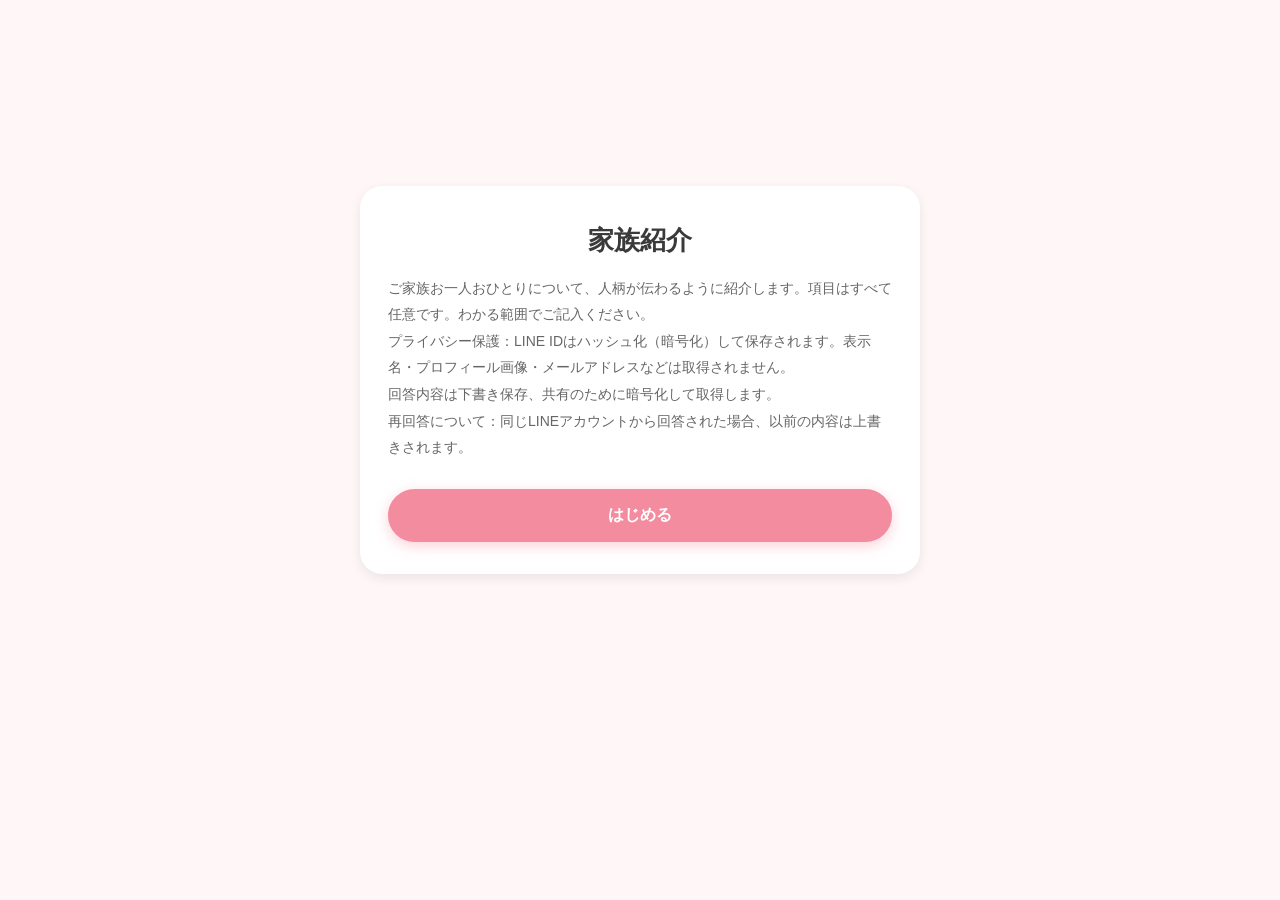
==== index.html @ f92e6853 "Add files via upload" ====
<!DOCTYPE html>
<html lang="ja">
<head>
<meta charset="UTF-8"/>
<meta name="viewport" content="width=device-width, initial-scale=1.0, viewport-fit=cover"/>
<meta name="theme-color" content="#f48ca0"/>
<title>家族紹介</title>
<link rel="stylesheet" href="style.css"/>
<script src="https://static.line-scdn.net/liff/edge/2/sdk.js"></script>
</head>
<body>

<!-- 公開ビュー（共有リンクで開いたとき） -->
<div id="publicView" class="public-view container"></div>

<!-- アプリ本体 -->
<div id="app" class="app-shell container">

  <!-- トップ画面 -->
  <section id="screen-top" class="screen screen-top">
    <div class="top-card">
      <h1 class="top-title">家族紹介</h1>
      <p class="top-desc">
        ご家族お一人おひとりについて、人柄が伝わるように紹介します。項目はすべて任意です。わかる範囲でご記入ください。<br>
        プライバシー保護：LINE IDはハッシュ化（暗号化）して保存されます。表示名・プロフィール画像・メールアドレスなどは取得されません。<br>
        回答内容は下書き保存、共有のために暗号化して取得します。<br>
        再回答について：同じLINEアカウントから回答された場合、以前の内容は上書きされます。
      </p>
      <button id="startBtn" class="btn-primary" type="button">はじめる</button>
      <button id="resumeBtn" class="btn-ghost hidden" type="button">続きから作成する</button>
    </div>
  </section>

  <!-- メイン画面 -->
  <section id="screen-main" class="screen screen-main hidden">

    <header class="app-bar">
      <span class="app-bar-title" id="appBarTitle">家族紹介</span>
      <span id="saveStatus" class="save-status">
        <svg viewBox="0 0 24 24" class="save-status-icon"><path d="M7 18a4 4 0 0 1-.6-7.96A5 5 0 0 1 16 9.5a3.5 3.5 0 0 1 .5 6.98" fill="none" stroke="currentColor" stroke-width="1.6" stroke-linecap="round" stroke-linejoin="round"/></svg>
        下書き保存中
      </span>
    </header>

    <div class="profile-card">
      <p class="profile-card-label">家族紹介について</p>
      <p class="field-hint family-intro-desc">
        ご家族お一人おひとりについて、人柄が伝わるように紹介します。項目はすべて任意です。わかる範囲でご記入ください。
      </p>
    </div>

    <!-- 入力／プレビュー 切替 -->
    <div class="sub-switcher">
      <button class="sub-switch-btn active" data-tab="input" type="button">入力</button>
      <button class="sub-switch-btn" data-tab="preview" type="button">プレビュー</button>
    </div>

    <!-- 入力タブ -->
    <div id="tab-input" class="tab-panel">
      <p class="drag-hint">カード左上の「▲▼」ボタンで、並び順を入れ替えられます。</p>
      <div id="familyList" class="card-list"></div>
      <button id="addFamilyBtn" class="btn-add" type="button">＋ 家族を追加</button>
    </div>

    <!-- プレビュータブ -->
    <div id="tab-preview" class="tab-panel hidden">
      <button id="sendBtn" class="btn-primary btn-block" type="button">送信する</button>
      <button id="backToInputBtn" class="btn-ghost btn-block" type="button">入力に戻って編集する</button>
      <div id="familyPreview"></div>
    </div>

    <div class="settings-panel family-settings">
      <p class="settings-row-label">下書きについて</p>
      <p class="settings-row-desc">入力・カード追加・カード削除・並び替えのたびに、この端末へ自動的に保存されます。</p>
      <button id="resetFamilyBtn" class="btn-danger" type="button">入力内容をすべて削除する</button>
    </div>

  </section>

</div>

<!-- 共有モーダル -->
<div id="shareModal" class="modal hidden">
  <div class="modal-content">
    <h3>共有</h3>
    <input id="shareName" placeholder="お名前を入力してください（任意）">
    <button id="shareBtn">共有する</button>
  </div>
</div>

<!-- 家族カードテンプレート -->
<template id="familyCardTemplate">
  <div class="life-card family-card">
    <div class="life-card-header">
      <div class="move-buttons">
        <button class="move-up" type="button" aria-label="上に移動">▲</button>
        <button class="move-down" type="button" aria-label="下に移動">▼</button>
      </div>
      <select class="card-category family-relation"></select>
      <button class="delete-card" type="button" aria-label="カードを削除">×</button>
    </div>
    <div class="card-body">

      <div class="field other-relation-field hidden">
        <label>続柄を入力</label>
        <input type="text" class="family-relationName" >
      </div>

      <div class="two-col">
        <div class="field">
          <label>生年月日</label>
          <input type="date" class="family-birthdate">
        </div>
        <div class="field">
          <label>年齢</label>
          <div class="unit-input"><input type="number" inputmode="numeric" class="family-age" placeholder="55"><span>歳</span></div>
        </div>
      </div>

      <div class="field">
        <label>出身</label>
        <input type="text" class="family-hometown" placeholder="神奈川県横浜市">
      </div>

      <div class="two-col">
        <div class="field">
          <label>最終学歴</label>
          <select class="family-education"></select>
        </div>
        <div class="field">
          <label>学校名（学部・専攻）</label>
          <input type="text" class="family-schoolName" placeholder="○○大学 △△学部□□学科">
        </div>
      </div>

      <div class="field">
        <label>現職</label>
        <input type="text" class="family-currentJob" placeholder="会社員（営業職）、主婦（主夫）など">
      </div>

      <div class="field">
        <label>職歴</label>
        <textarea class="family-jobHistory" placeholder="これまでの主な経歴（転職・転勤・独立など）"></textarea>
      </div>

      <div class="field">
        <label>性格</label>
        <textarea class="family-personality" placeholder="明るく面倒見が良い、几帳面　など"></textarea>
      </div>

      <div class="field">
        <label>趣味</label>
        <textarea class="family-hobby" placeholder="ゴルフ、家庭菜園、旅行　など"></textarea>
      </div>

      <div class="field">
        <label>好きな食べ物</label>
        <input type="text" class="family-favoriteFood" placeholder="寿司、カレー　など">
      </div>

      <div class="field">
        <label>話すタイプ</label>
        <select class="family-talkType"></select>
      </div>

    </div>
  </div>
</template>

<script src="app.js"></script>
</body>
</html>
---- style.css ----
/* ============================================================
   トークン
   ============================================================ */
:root{
  --pink-bg:      #fff6f7;
  --pink-primary: #f48ca0;
  --pink-deep:    #d96c7d;
  --pink-border:  #f0c5cc;
  --pink-soft:    #fff0f2;
  --ink:          #444444;
  --ink-soft:     #888888;
  --white:        #ffffff;
  --shadow-card:  0 4px 12px rgba(0,0,0,.08);
  --shadow-float: 0 8px 22px rgba(0,0,0,.14);
  --radius-lg: 22px;
  --radius-md: 16px;
  --radius-sm: 12px;
  --radius-pill: 50px;
}

*{ box-sizing:border-box; }
body{
  margin:0; padding:20px 14px 0;
  background:var(--pink-bg);
  font-family:-apple-system,BlinkMacSystemFont,"Hiragino Sans","Yu Gothic",sans-serif;
  color:var(--ink); -webkit-tap-highlight-color:transparent;
}
.container{ max-width:560px; margin:0 auto; }
.hidden{ display:none !important; }
:focus-visible{ outline:2px solid var(--pink-deep); outline-offset:2px; }
@media(prefers-reduced-motion:reduce){ *{ transition:none !important; animation:none !important; } }

label{ display:block; margin-bottom:6px; font-size:13px; font-weight:600; color:#555; }

input[type="text"],input[type="number"],input[type="date"],input[type="time"],textarea,select{
  width:100%; padding:12px 14px; border:1px solid var(--pink-border);
  border-radius:var(--radius-sm); background:var(--white);
  font-size:15px; font-family:inherit; color:var(--ink);
}
textarea{ min-height:72px; resize:vertical; line-height:1.6; }
.field{ margin-bottom:14px; }
.field-hint{ margin:6px 0 14px; font-size:11px; line-height:1.6; color:var(--ink-soft); }

/* ============================================================
   トップ画面（LINEログインゲート）
   ============================================================ */
.screen-top{ min-height:80vh; display:flex; align-items:center; }
.top-card{
  width:100%; background:var(--white); border-radius:var(--radius-lg);
  box-shadow:var(--shadow-card); padding:36px 28px 32px; text-align:center;
}
.top-title{ margin:0 0 16px; font-size:26px; font-weight:800; line-height:1.4; color:#3a3a3a; }
.top-desc{ margin:0 0 28px; font-size:14px; line-height:1.9; color:#666; text-align:left; }
.btn-primary{
  display:block; width:100%; padding:16px; border:none; border-radius:var(--radius-pill);
  background:var(--pink-primary); color:#fff; font-size:16px; font-weight:700; cursor:pointer;
  box-shadow:0 4px 14px rgba(244,140,160,.4);
}
.btn-primary:active{ opacity:.92; }
.btn-ghost{
  display:block; width:100%; margin-top:12px; padding:14px;
  border:2px solid var(--pink-border); border-radius:var(--radius-pill);
  background:#fff; color:var(--pink-deep); font-size:15px; font-weight:700; cursor:pointer;
}
.btn-block{ width:100%; margin-bottom:16px; }

/* ============================================================
   アプリバー
   ============================================================ */
.app-bar{
  position:sticky; top:0; z-index:10; display:flex; align-items:center;
  justify-content:space-between; padding:10px 4px 14px; background:var(--pink-bg);
}
.app-bar-title{ font-size:17px; font-weight:800; color:#3a3a3a; }
.save-status{
  display:inline-flex; align-items:center; gap:5px; font-size:12px; font-weight:600;
  color:var(--pink-deep); background:var(--pink-soft); padding:6px 10px;
  border-radius:var(--radius-pill); transition:opacity .25s;
}
.save-status-icon{ width:14px; height:14px; }
.save-status.just-saved{ opacity:.55; }

/* ============================================================
   タブパネル
   ============================================================ */
.tab-panel{ padding-bottom:96px; }

/* ============================================================
   入力／プレビュー 切替
   ============================================================ */
.sub-switcher{
  display:flex; gap:6px; margin-bottom:16px; background:var(--white);
  border-radius:var(--radius-pill); padding:4px; box-shadow:var(--shadow-card);
}
.sub-switch-btn{
  flex:1; padding:9px 2px; border:none; border-radius:var(--radius-pill);
  background:transparent; color:var(--ink-soft); font-size:12.5px; font-weight:700;
  cursor:pointer; transition:.2s; white-space:nowrap;
}
.sub-switch-btn.active{
  background:var(--pink-primary); color:#fff;
  box-shadow:0 2px 8px rgba(244,140,160,.35);
}

/* ============================================================
   案内カード（家族紹介について）
   ============================================================ */
.profile-card{
  background:var(--white); border-radius:var(--radius-lg);
  box-shadow:var(--shadow-card); padding:18px 18px 6px; margin-bottom:16px;
}
.profile-card-label{ margin:0 0 12px; font-size:13px; font-weight:700; color:var(--pink-deep); }

/* ============================================================
   家族カード（入力）
   ============================================================ */
.drag-hint{
  margin:0 0 14px; padding:10px 14px; background:var(--pink-soft);
  border-radius:var(--radius-md); font-size:12.5px; line-height:1.6; color:var(--pink-deep);
}
.card-list{ display:flex; flex-direction:column; gap:14px; margin-bottom:18px; }
.life-card{ background:var(--white); border-radius:var(--radius-lg); box-shadow:var(--shadow-card); overflow:hidden; }
.life-card-header{
  display:flex; align-items:center; gap:10px; padding:10px 12px;
  border-bottom:1px solid var(--pink-soft);
}
.move-buttons{
  flex:0 0 auto; display:flex; flex-direction:column; gap:2px;
}
.move-up,.move-down{
  width:30px; height:20px; border:none; border-radius:6px; background:var(--pink-soft);
  color:var(--pink-deep); font-size:11px; line-height:1; cursor:pointer;
  display:flex; align-items:center; justify-content:center;
}
.move-up:active,.move-down:active{ opacity:.8; }
.move-up:disabled,.move-down:disabled{ opacity:.3; cursor:default; }
.card-category{ flex:1; border:none; background:transparent; font-size:16px; font-weight:700; color:var(--pink-deep); padding:6px 8px; }
.delete-card{ flex:0 0 auto; width:32px; height:32px; border:none; background:transparent; color:#cc6b78; font-size:20px; line-height:1; cursor:pointer; }
.card-body{ padding:14px 16px 4px; }
.unit-input{ position:relative; display:flex; align-items:center; }
.unit-input input{ padding-right:30px; }
.unit-input span{ position:absolute; right:12px; font-size:13px; color:var(--ink-soft); pointer-events:none; }
.two-col{ display:grid; grid-template-columns:1fr; gap:0 14px; }
@media(min-width:480px){ .two-col{ grid-template-columns:1fr 1fr; } }
.btn-add{
  display:block; width:100%; padding:16px; border:none; border-radius:var(--radius-pill);
  background:var(--pink-primary); color:#fff; font-size:16px; font-weight:700; cursor:pointer;
  box-shadow:0 4px 12px rgba(244,140,160,.35);
}
.btn-add:active{ opacity:.92; }

/* ============================================================
   設定エリア（下書きの削除）
   ============================================================ */
.settings-panel{ background:var(--white); border-radius:var(--radius-lg); box-shadow:var(--shadow-card); padding:22px 20px; }
.settings-row-label{ margin:0 0 8px; font-size:15px; font-weight:700; color:#3a3a3a; }
.settings-row-desc{ margin:0 0 22px; font-size:13px; line-height:1.8; color:#666; }
.btn-danger{
  display:block; width:100%; padding:14px; border:1px solid #e5b2b2;
  border-radius:var(--radius-pill); background:#fff; color:#c0494f; font-size:14px; font-weight:700; cursor:pointer;
}

/* ============================================================
   プレビュー（家族カード表示）
   ============================================================ */
.field-row{ display:flex; gap:10px; padding:5px 0; font-size:13px; line-height:1.7; }
.field-row-label{ flex:0 0 100px; color:var(--pink-deep); font-weight:700; }
.field-row-value{ flex:1; color:#555; word-break:break-word; }

.family-preview-list{ display:flex; flex-direction:column; gap:14px; }
.family-preview-card{
  background:#fff; border-radius:var(--radius-md);
  box-shadow:var(--shadow-card); padding:16px 16px 14px;
}
.family-preview-heading{
  display:flex; align-items:center; gap:10px; margin:0 0 10px;
  font-size:15px; font-weight:800; color:#3a3a3a;
}
.family-relation-badge{
  flex:0 0 auto; min-width:28px; height:28px; padding:0 8px;
  border-radius:var(--radius-pill); background:var(--pink-primary);
  color:#fff; font-size:12.5px; font-weight:800;
  display:flex; align-items:center; justify-content:center;
}
.family-preview-empty{
  background:#fff; border-radius:var(--radius-md); box-shadow:var(--shadow-card);
  padding:32px 20px; text-align:center; color:var(--ink-soft); font-size:14px;
}

/* ============================================================
   共有・公開ビュー（LIFF連携）
   ============================================================ */
.public-view{ display:none; padding-bottom:40px; }

.modal{
  display:none; position:fixed; inset:0; background:rgba(0,0,0,.45);
  justify-content:center; align-items:center; padding:20px; z-index:999;
}
.modal.show{ display:flex; }
.modal-content{
  width:100%; max-width:400px; background:var(--white); border-radius:var(--radius-lg);
  padding:24px; box-shadow:var(--shadow-float);
}
.modal-content h3{ margin-top:0; text-align:center; color:var(--pink-deep); }
#shareName{ width:100%; margin-top:12px; }
#shareBtn{
  width:100%; margin-top:16px; padding:14px; border:none; border-radius:var(--radius-sm);
  background:var(--pink-primary); color:#fff; font-size:16px; font-weight:700; cursor:pointer;
}
#shareBtn:disabled{ opacity:.6; cursor:default; }

.state-card{
  background:var(--white); border-radius:var(--radius-lg); box-shadow:var(--shadow-card);
  padding:36px 24px; text-align:center; margin:20px 16px;
}
.state-title{ margin:0 0 8px; font-size:17px; font-weight:700; color:var(--pink-deep); }
.state-text{ margin:0; font-size:14px; line-height:1.8; color:var(--ink-soft); }
.state-spinner{ width:30px; height:30px; margin:0 auto 14px; }
.state-spinner img{ width:30px; height:30px; display:none; }
.state-spinner .spinner-light{ display:block; }
@media (prefers-color-scheme: dark){
  .state-spinner .spinner-light{ display:none; }
  .state-spinner .spinner-dark{ display:block; }
}

.family-view-header{
  background:#fff; border-radius:var(--radius-lg); box-shadow:var(--shadow-card);
  padding:26px 22px; text-align:center; margin-bottom:16px;
}
.family-view-title{ margin:0 0 2px; font-size:22px; font-weight:800; color:var(--pink-deep); letter-spacing:.04em; }
.family-view-sub{ margin:0; font-size:11px; letter-spacing:.14em; color:var(--ink-soft); }
.family-view-date{ margin:14px 0 0; font-size:11px; color:var(--ink-soft); text-align:right; }

.cta-card{
  margin-top:20px; padding:22px 20px;
  background:linear-gradient(135deg,#fff9fa,#ffeef1);
  border:2px dashed #f4b8c5; border-radius:var(--radius-lg); text-align:center;
}
.cta-title{ margin:0 0 8px; font-size:16px; font-weight:800; color:var(--pink-deep); }
.cta-text{ margin:0 0 16px; font-size:13px; line-height:1.7; color:#666; }
.cta-btn{ box-shadow:0 4px 12px rgba(244,140,160,.35); }

/* ============================================================
   細かい調整
   ============================================================ */
.family-intro-desc{ margin:0; font-size:13px; }
.family-settings{ margin-top:22px; }

@media(max-width:480px){
  .top-title{ font-size:23px; }
  .top-card{ padding:30px 22px 26px; }
}
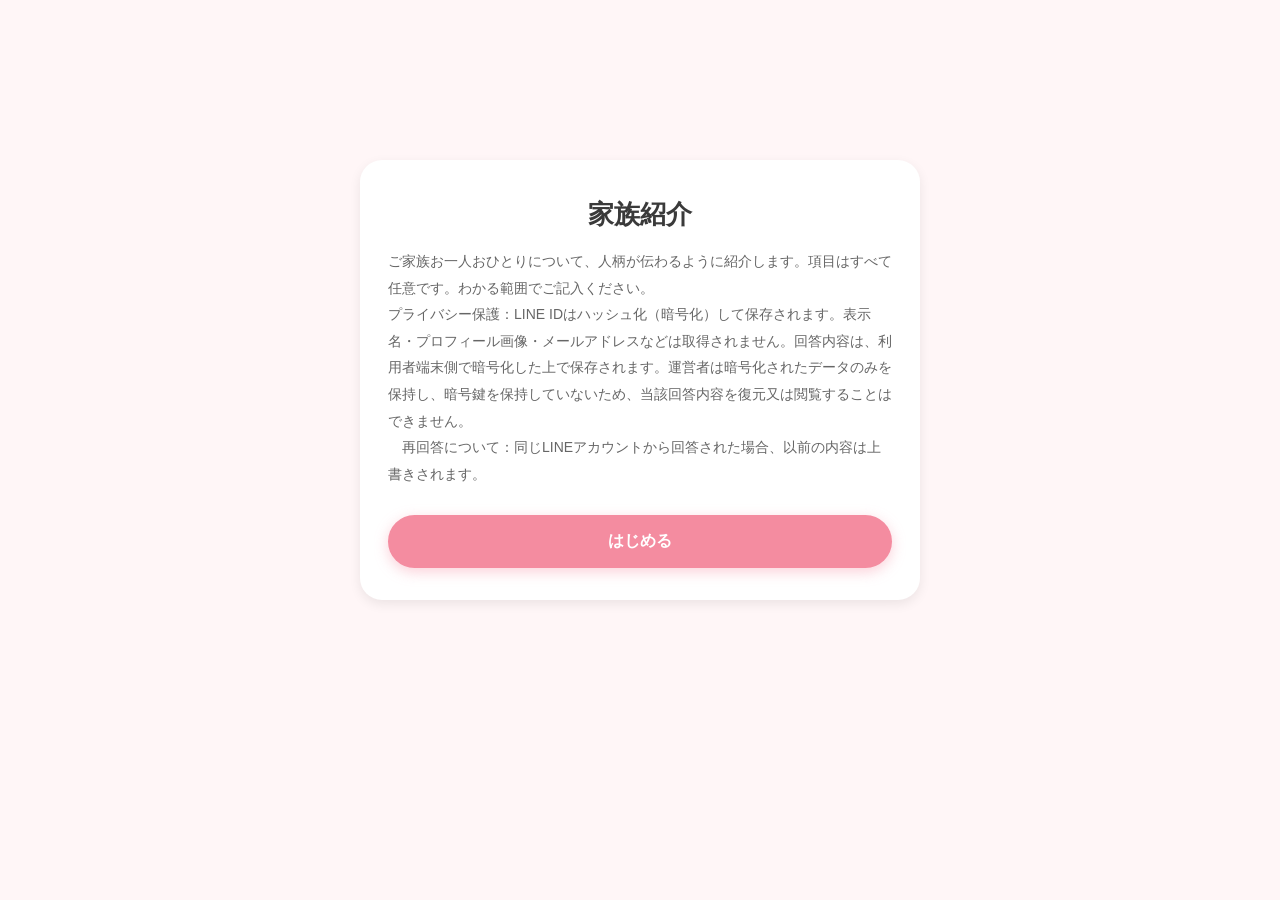
==== commit afa1b9b2: "Update index.html" ====
--- a/index.html
+++ b/index.html
@@ -22,9 +22,8 @@
       <h1 class="top-title">家族紹介</h1>
       <p class="top-desc">
         ご家族お一人おひとりについて、人柄が伝わるように紹介します。項目はすべて任意です。わかる範囲でご記入ください。<br>
-        プライバシー保護：LINE IDはハッシュ化（暗号化）して保存されます。表示名・プロフィール画像・メールアドレスなどは取得されません。<br>
-        回答内容は下書き保存、共有のために暗号化して取得します。<br>
-        再回答について：同じLINEアカウントから回答された場合、以前の内容は上書きされます。
+        プライバシー保護：LINE IDはハッシュ化（暗号化）して保存されます。表示名・プロフィール画像・メールアドレスなどは取得されません。回答内容は、利用者端末側で暗号化した上で保存されます。運営者は暗号化されたデータのみを保持し、暗号鍵を保持していないため、当該回答内容を復元又は閲覧することはできません。<br>
+      　再回答について：同じLINEアカウントから回答された場合、以前の内容は上書きされます。
       </p>
       <button id="startBtn" class="btn-primary" type="button">はじめる</button>
       <button id="resumeBtn" class="btn-ghost hidden" type="button">続きから作成する</button>
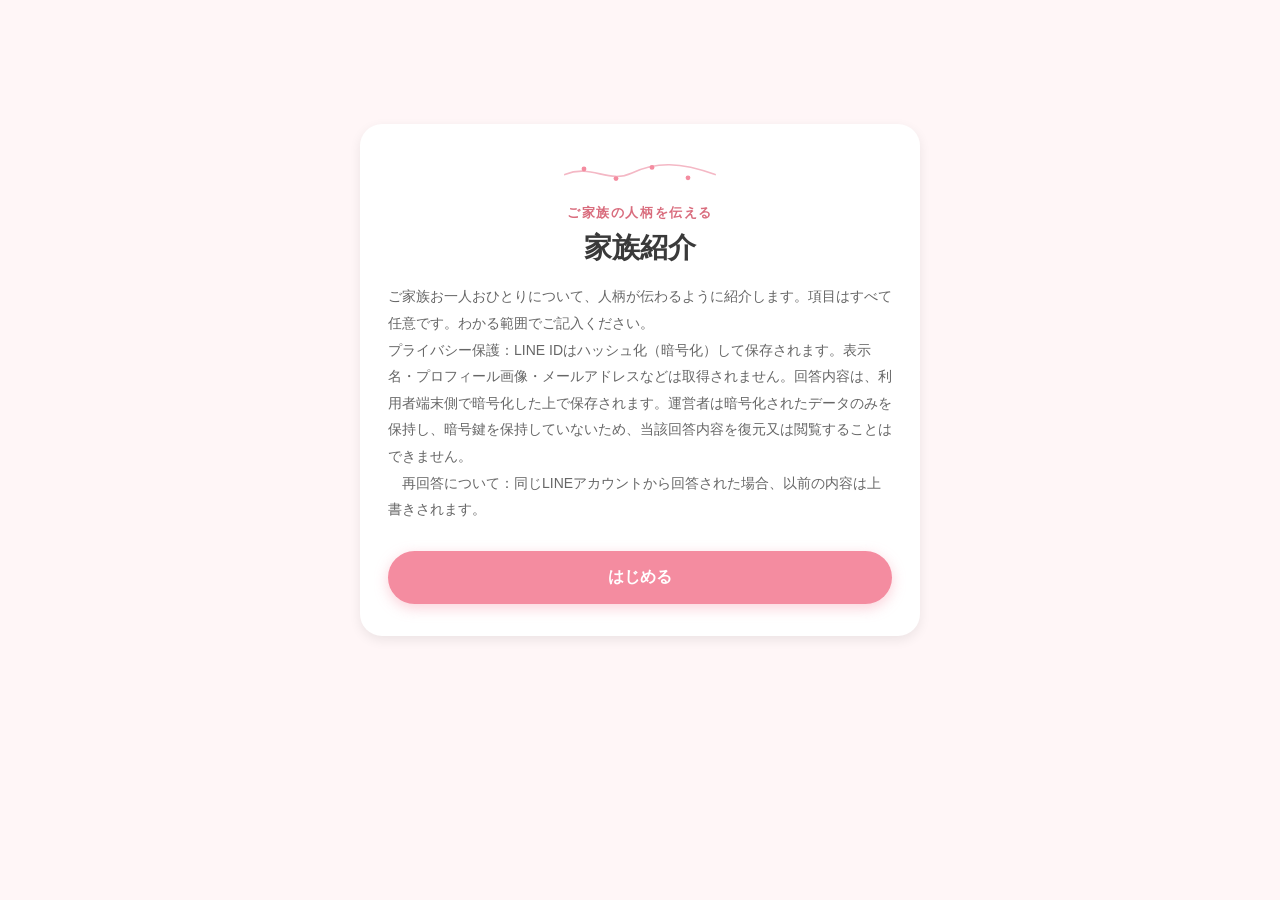
==== commit 76c09ea7: "Add files via upload" ====
--- a/index.html
+++ b/index.html
@@ -13,12 +13,23 @@
 <!-- 公開ビュー（共有リンクで開いたとき） -->
 <div id="publicView" class="public-view container"></div>
 
+<!-- スクショ抑止ウォーターマーク（共有リンクの閲覧者にのみ表示） -->
+<div id="screenshotWatermark" aria-hidden="true"></div>
+
 <!-- アプリ本体 -->
 <div id="app" class="app-shell container">
 
   <!-- トップ画面 -->
   <section id="screen-top" class="screen screen-top">
     <div class="top-card">
+      <div class="top-deco" aria-hidden="true">
+        <svg viewBox="0 0 200 32" xmlns="http://www.w3.org/2000/svg">
+          <path d="M6 18 C40 4,60 30,90 16 S150 2,194 18" fill="none" stroke="#f4b8c5" stroke-width="2" stroke-linecap="round"/>
+          <circle cx="30" cy="11" r="3" fill="#f48ca0"/><circle cx="70" cy="23" r="3" fill="#f48ca0"/>
+          <circle cx="115" cy="9" r="3" fill="#f48ca0"/><circle cx="160" cy="22" r="3" fill="#f48ca0"/>
+        </svg>
+      </div>
+      <p class="top-eyebrow">ご家族の人柄を伝える</p>
       <h1 class="top-title">家族紹介</h1>
       <p class="top-desc">
         ご家族お一人おひとりについて、人柄が伝わるように紹介します。項目はすべて任意です。わかる範囲でご記入ください。<br>
@@ -41,21 +52,14 @@
       </span>
     </header>
 
-    <div class="profile-card">
-      <p class="profile-card-label">家族紹介について</p>
-      <p class="field-hint family-intro-desc">
-        ご家族お一人おひとりについて、人柄が伝わるように紹介します。項目はすべて任意です。わかる範囲でご記入ください。
-      </p>
-    </div>
-
-    <!-- 入力／プレビュー 切替 -->
-    <div class="sub-switcher">
-      <button class="sub-switch-btn active" data-tab="input" type="button">入力</button>
-      <button class="sub-switch-btn" data-tab="preview" type="button">プレビュー</button>
-    </div>
-
     <!-- 入力タブ -->
     <div id="tab-input" class="tab-panel">
+      <div class="profile-card">
+        <p class="profile-card-label">家族紹介について</p>
+        <p class="field-hint family-intro-desc">
+          ご家族お一人おひとりについて、人柄が伝わるように紹介します。項目はすべて任意です。わかる範囲でご記入ください。
+        </p>
+      </div>
       <p class="drag-hint">カード左上の「▲▼」ボタンで、並び順を入れ替えられます。</p>
       <div id="familyList" class="card-list"></div>
       <button id="addFamilyBtn" class="btn-add" type="button">＋ 家族を追加</button>
@@ -65,15 +69,32 @@
     <div id="tab-preview" class="tab-panel hidden">
       <button id="sendBtn" class="btn-primary btn-block" type="button">送信する</button>
       <button id="backToInputBtn" class="btn-ghost btn-block" type="button">入力に戻って編集する</button>
-      <div id="familyPreview"></div>
+      <div id="previewContent"></div>
     </div>
 
-    <div class="settings-panel family-settings">
-      <p class="settings-row-label">下書きについて</p>
-      <p class="settings-row-desc">入力・カード追加・カード削除・並び替えのたびに、この端末へ自動的に保存されます。</p>
-      <button id="resetFamilyBtn" class="btn-danger" type="button">入力内容をすべて削除する</button>
+    <!-- 設定タブ -->
+    <div id="tab-settings" class="tab-panel hidden">
+      <div class="settings-panel">
+        <p class="settings-row-label">自動保存について</p>
+        <p class="settings-row-desc">入力・カード追加・カード削除・並び替えのたびに、この端末へ自動的に保存されます。</p>
+        <button id="resetFamilyBtn" class="btn-danger" type="button">入力内容を削除して最初から作成する</button>
+      </div>
     </div>
 
+    <nav class="bottom-nav">
+      <button class="nav-btn active" data-tab="input" type="button">
+        <svg viewBox="0 0 24 24"><path d="M4 20h4l10-10-4-4L4 16v4Z" fill="none" stroke="currentColor" stroke-width="1.6" stroke-linejoin="round"/></svg>
+        <span>入力</span>
+      </button>
+      <button class="nav-btn" data-tab="preview" type="button">
+        <svg viewBox="0 0 24 24"><path d="M2 12s3.5-6 10-6 10 6 10 6-3.5 6-10 6-10-6-10-6Z" fill="none" stroke="currentColor" stroke-width="1.6" stroke-linejoin="round"/><circle cx="12" cy="12" r="2.6" fill="none" stroke="currentColor" stroke-width="1.6"/></svg>
+        <span>プレビュー</span>
+      </button>
+      <button class="nav-btn" data-tab="settings" type="button">
+        <svg viewBox="0 0 24 24"><circle cx="12" cy="12" r="3" fill="none" stroke="currentColor" stroke-width="1.6"/><path d="M19.4 13a7.6 7.6 0 0 0 0-2l2-1.4-2-3.4-2.3.8a7.7 7.7 0 0 0-1.8-1l-.3-2.4h-4l-.3 2.4a7.7 7.7 0 0 0-1.8 1l-2.3-.8-2 3.4 2 1.4a7.6 7.6 0 0 0 0 2l-2 1.4 2 3.4 2.3-.8a7.7 7.7 0 0 0 1.8 1l.3 2.4h4l.3-2.4a7.7 7.7 0 0 0 1.8-1l2.3.8 2-3.4-2-1.4Z" fill="none" stroke="currentColor" stroke-width="1.3" stroke-linejoin="round"/></svg>
+        <span>設定</span>
+      </button>
+    </nav>
   </section>
 
 </div>
--- a/style.css
+++ b/style.css
@@ -16,6 +16,10 @@
   --radius-md: 16px;
   --radius-sm: 12px;
   --radius-pill: 50px;
+  --joy-bg:#fff8f0; --joy-deep:#e07040; --joy-border:#fad0b0;
+  --anger-bg:#fff4f4; --anger-deep:#c04040; --anger-border:#f0c0c0;
+  --sorrow-bg:#f4f6ff; --sorrow-deep:#4060b8; --sorrow-border:#c0ccf0;
+  --fun-bg:#f8fff0; --fun-deep:#5a9040; --fun-border:#c8e8a8;
 }
 
 *{ box-sizing:border-box; }
@@ -39,17 +43,18 @@
 }
 textarea{ min-height:72px; resize:vertical; line-height:1.6; }
 .field{ margin-bottom:14px; }
-.field-hint{ margin:6px 0 14px; font-size:11px; line-height:1.6; color:var(--ink-soft); }
-
-/* ============================================================
-   トップ画面（LINEログインゲート）
+
+/* ============================================================
+   トップ画面
    ============================================================ */
 .screen-top{ min-height:80vh; display:flex; align-items:center; }
 .top-card{
   width:100%; background:var(--white); border-radius:var(--radius-lg);
   box-shadow:var(--shadow-card); padding:36px 28px 32px; text-align:center;
 }
-.top-title{ margin:0 0 16px; font-size:26px; font-weight:800; line-height:1.4; color:#3a3a3a; }
+.top-deco svg{ width:160px; height:26px; }
+.top-eyebrow{ margin:14px 0 6px; font-size:13px; font-weight:700; letter-spacing:.12em; color:var(--pink-deep); }
+.top-title{ margin:0 0 16px; font-size:28px; font-weight:800; line-height:1.4; color:#3a3a3a; }
 .top-desc{ margin:0 0 28px; font-size:14px; line-height:1.9; color:#666; text-align:left; }
 .btn-primary{
   display:block; width:100%; padding:16px; border:none; border-radius:var(--radius-pill);
@@ -86,7 +91,7 @@
 .tab-panel{ padding-bottom:96px; }
 
 /* ============================================================
-   入力／プレビュー 切替
+   サブ切替（3ボタン）
    ============================================================ */
 .sub-switcher{
   display:flex; gap:6px; margin-bottom:16px; background:var(--white);
@@ -101,23 +106,26 @@
   background:var(--pink-primary); color:#fff;
   box-shadow:0 2px 8px rgba(244,140,160,.35);
 }
-
-/* ============================================================
-   案内カード（家族紹介について）
+.sub-panel{ display:block; }
+
+/* ============================================================
+   プロフィールカード
    ============================================================ */
 .profile-card{
   background:var(--white); border-radius:var(--radius-lg);
   box-shadow:var(--shadow-card); padding:18px 18px 6px; margin-bottom:16px;
 }
-.profile-card-label{ margin:0 0 12px; font-size:13px; font-weight:700; color:var(--pink-deep); }
-
-/* ============================================================
-   家族カード（入力）
-   ============================================================ */
 .drag-hint{
   margin:0 0 14px; padding:10px 14px; background:var(--pink-soft);
   border-radius:var(--radius-md); font-size:12.5px; line-height:1.6; color:var(--pink-deep);
 }
+.profile-card-label{ margin:0 0 12px; font-size:13px; font-weight:700; color:var(--pink-deep); }
+.profile-row{ display:grid; grid-template-columns:1fr 90px; gap:12px; }
+.field-hint{ margin:6px 0 14px; font-size:11px; line-height:1.6; color:var(--ink-soft); }
+
+/* ============================================================
+   自分史カード（入力）
+   ============================================================ */
 .card-list{ display:flex; flex-direction:column; gap:14px; margin-bottom:18px; }
 .life-card{ background:var(--white); border-radius:var(--radius-lg); box-shadow:var(--shadow-card); overflow:hidden; }
 .life-card-header{
@@ -137,6 +145,9 @@
 .card-category{ flex:1; border:none; background:transparent; font-size:16px; font-weight:700; color:var(--pink-deep); padding:6px 8px; }
 .delete-card{ flex:0 0 auto; width:32px; height:32px; border:none; background:transparent; color:#cc6b78; font-size:20px; line-height:1; cursor:pointer; }
 .card-body{ padding:14px 16px 4px; }
+.other-category-field.hidden{ display:none; }
+.period-grid{ display:grid; grid-template-columns:repeat(2,1fr); gap:10px 12px; margin-bottom:4px; }
+@media(min-width:420px){ .period-grid{ grid-template-columns:repeat(4,1fr); } }
 .unit-input{ position:relative; display:flex; align-items:center; }
 .unit-input input{ padding-right:30px; }
 .unit-input span{ position:absolute; right:12px; font-size:13px; color:var(--ink-soft); pointer-events:none; }
@@ -150,7 +161,156 @@
 .btn-add:active{ opacity:.92; }
 
 /* ============================================================
-   設定エリア（下書きの削除）
+   自分トリセツ入力
+   ============================================================ */
+.torisetsu-intro-card{
+  background:var(--white); border-radius:var(--radius-lg); box-shadow:var(--shadow-card);
+  padding:18px 18px 14px; margin-bottom:16px; text-align:center;
+}
+.torisetsu-intro-title{ margin:0 0 8px; font-size:18px; font-weight:800; color:var(--pink-deep); }
+.torisetsu-intro-desc{ margin:0; font-size:13px; line-height:1.8; color:#666; }
+.emotion-section{ border-radius:var(--radius-lg); padding:18px 18px 6px; margin-bottom:16px; box-shadow:var(--shadow-card); }
+.emotion-joy   { background:var(--joy-bg);    border:1px solid var(--joy-border); }
+.emotion-anger { background:var(--anger-bg);  border:1px solid var(--anger-border); }
+.emotion-sorrow{ background:var(--sorrow-bg); border:1px solid var(--sorrow-border); }
+.emotion-fun   { background:var(--fun-bg);    border:1px solid var(--fun-border); }
+.emotion-joy    input,.emotion-joy    textarea{ border-color:var(--joy-border); }
+.emotion-anger  input,.emotion-anger  textarea{ border-color:var(--anger-border); }
+.emotion-sorrow input,.emotion-sorrow textarea{ border-color:var(--sorrow-border); }
+.emotion-fun    input,.emotion-fun    textarea{ border-color:var(--fun-border); }
+.emotion-header{ display:flex; align-items:center; gap:10px; margin-bottom:14px; }
+.emotion-kanji{
+  flex:0 0 auto; width:38px; height:38px; border-radius:50%;
+  display:flex; align-items:center; justify-content:center;
+  font-size:18px; font-weight:800; color:#fff;
+}
+.emotion-joy    .emotion-kanji{ background:var(--joy-deep); }
+.emotion-anger  .emotion-kanji{ background:var(--anger-deep); }
+.emotion-sorrow .emotion-kanji{ background:var(--sorrow-deep); }
+.emotion-fun    .emotion-kanji{ background:var(--fun-deep); }
+.emotion-label{ font-size:13px; font-weight:700; color:var(--ink-soft); }
+
+/* ============================================================
+   スケジュール入力
+   ============================================================ */
+.schedule-intro-card{
+  background:var(--white); border-radius:var(--radius-lg); box-shadow:var(--shadow-card);
+  padding:18px 18px 14px; margin-bottom:16px; text-align:center;
+}
+.schedule-intro-title{ margin:0 0 8px; font-size:18px; font-weight:800; color:var(--pink-deep); }
+.schedule-intro-desc{ margin:0; font-size:13px; line-height:1.8; color:#666; }
+
+/* パターンタブ行 */
+.sched-tabs{
+  display:flex; gap:6px; margin-bottom:14px; overflow-x:auto;
+  padding-bottom:4px; -webkit-overflow-scrolling:touch;
+}
+.sched-tabs::-webkit-scrollbar{ display:none; }
+
+.sched-tab-btn{
+  flex:0 0 auto; padding:8px 14px; border:2px solid var(--pink-border);
+  border-radius:var(--radius-pill); background:var(--white);
+  color:var(--ink-soft); font-size:13px; font-weight:700; cursor:pointer; white-space:nowrap;
+}
+.sched-tab-btn.active{
+  background:var(--pink-primary); border-color:var(--pink-primary); color:#fff;
+  box-shadow:0 2px 8px rgba(244,140,160,.35);
+}
+.sched-tab-add{
+  flex:0 0 auto; padding:8px 14px; border:2px dashed var(--pink-border);
+  border-radius:var(--radius-pill); background:transparent;
+  color:var(--pink-deep); font-size:13px; font-weight:700; cursor:pointer; white-space:nowrap;
+}
+
+/* アクティブパターンカード */
+.sched-active-card{
+  background:var(--white); border-radius:var(--radius-lg);
+  box-shadow:var(--shadow-card); margin-bottom:14px; overflow:hidden;
+}
+.sched-active-header{
+  display:flex; align-items:center; justify-content:space-between;
+  padding:12px 14px; border-bottom:1px solid var(--pink-soft);
+  background:var(--pink-soft);
+}
+.sched-active-name{ font-size:15px; font-weight:800; color:var(--pink-deep); }
+.sched-active-sublabel{ font-size:12px; color:var(--ink-soft); margin-left:4px; }
+.sched-pattern-menu-btn{
+  border:none; background:transparent; color:var(--ink-soft);
+  font-size:22px; line-height:1; cursor:pointer; padding:2px 6px;
+}
+
+/* スロット行 */
+.sched-slot-list{ padding:6px 0; }
+.sched-slot{
+  display:flex; align-items:center; gap:8px; padding:8px 12px;
+  border-bottom:1px solid #faf0f2;
+}
+.sched-slot:last-child{ border-bottom:none; }
+
+.sched-slot .move-buttons{
+  flex:0 0 auto; display:flex; flex-direction:column; gap:2px;
+}
+.sched-slot .move-up,.sched-slot .move-down{
+  width:26px; height:18px; border:none; border-radius:5px; background:var(--pink-soft);
+  color:var(--pink-deep); font-size:10px; line-height:1; cursor:pointer;
+  display:flex; align-items:center; justify-content:center;
+}
+.sched-slot .move-up:active,.sched-slot .move-down:active{ opacity:.8; }
+.sched-slot .move-up:disabled,.sched-slot .move-down:disabled{ opacity:.3; cursor:default; }
+.sched-slot-content{ flex:1; min-width:0; }
+.sched-slot-times{ display:flex; align-items:center; gap:4px; margin-bottom:5px; }
+.sched-slot-times input[type="time"]{
+  width:0; min-width:88px; padding:5px 7px; font-size:13px;
+  border-radius:8px; border:1px solid var(--pink-border);
+}
+.sched-slot-sep{ font-size:12px; color:var(--ink-soft); flex:0 0 auto; }
+.sched-slot-activity{
+  width:100%; padding:5px 8px; font-size:14px;
+  border-radius:8px; border:1px solid var(--pink-border);
+}
+.sched-slot-delete{
+  flex:0 0 auto; width:30px; height:30px; border:none; background:transparent;
+  color:#cc6b78; font-size:18px; line-height:1; cursor:pointer;
+}
+
+/* 時間帯追加ボタン */
+.sched-add-slot-btn{
+  display:block; width:calc(100% - 24px); margin:10px 12px 14px;
+  padding:11px; border:2px dashed var(--pink-border); border-radius:var(--radius-pill);
+  background:transparent; color:var(--pink-deep); font-size:14px; font-weight:700; cursor:pointer;
+}
+
+/* 非アクティブパターン（折りたたみ）カード */
+.sched-collapsed-card{
+  display:flex; align-items:center; justify-content:space-between;
+  background:var(--white); border-radius:var(--radius-md); box-shadow:var(--shadow-card);
+  padding:14px 16px; margin-bottom:10px; cursor:pointer;
+}
+.sched-collapsed-name{ font-size:14px; font-weight:700; color:#3a3a3a; }
+.sched-collapsed-sublabel{ font-size:12px; color:var(--ink-soft); margin-left:4px; }
+.sched-chevron{ width:18px; height:18px; color:var(--ink-soft); flex:0 0 auto; }
+
+.sched-add-pattern-btn{ margin-top:6px; }
+
+/* ============================================================
+   ボトムナビ
+   ============================================================ */
+.bottom-nav{
+  position:fixed; left:50%; bottom:0; transform:translateX(-50%);
+  width:min(560px,100%); display:flex; background:#ffffff;
+  border-top:1px solid var(--pink-border); box-shadow:0 -4px 14px rgba(0,0,0,.06);
+  padding:6px 6px calc(6px + env(safe-area-inset-bottom)); z-index:20;
+}
+.nav-btn{
+  flex:1; display:flex; flex-direction:column; align-items:center; gap:3px;
+  border:none; background:transparent; color:var(--ink-soft);
+  font-size:11px; font-weight:600; padding:6px 0; cursor:pointer;
+}
+.nav-btn svg{ width:22px; height:22px; }
+.nav-btn.active{ color:var(--pink-deep); }
+
+/* ============================================================
+   設定タブ
    ============================================================ */
 .settings-panel{ background:var(--white); border-radius:var(--radius-lg); box-shadow:var(--shadow-card); padding:22px 20px; }
 .settings-row-label{ margin:0 0 8px; font-size:15px; font-weight:700; color:#3a3a3a; }
@@ -161,7 +321,24 @@
 }
 
 /* ============================================================
-   プレビュー（家族カード表示）
+   タイムライン（プレビュー・公開ビュー共通）
+   ============================================================ */
+.public-view{ display:none; padding-bottom:40px; }
+
+/* ============================================================
+   家族紹介ビュー（プレビュー・公開ビュー共通ヘッダー）
+   ============================================================ */
+.family-view-header{
+  background:#fff; border-radius:var(--radius-lg); box-shadow:var(--shadow-card);
+  padding:26px 22px; text-align:center; margin-bottom:16px;
+}
+.family-view-header-deco svg{ width:140px; height:24px; }
+.family-view-title{ margin:10px 0 0; font-size:22px; font-weight:800; color:var(--pink-deep); letter-spacing:.04em; }
+.family-view-sub{ margin:2px 0 0; font-size:11px; letter-spacing:.18em; color:var(--ink-soft); }
+.family-view-date{ margin:14px 0 0; font-size:11px; color:var(--ink-soft); text-align:right; }
+
+/* ============================================================
+   家族カード（プレビュー・公開ビュー表示）
    ============================================================ */
 .field-row{ display:flex; gap:10px; padding:5px 0; font-size:13px; line-height:1.7; }
 .field-row-label{ flex:0 0 100px; color:var(--pink-deep); font-weight:700; }
@@ -187,50 +364,247 @@
   padding:32px 20px; text-align:center; color:var(--ink-soft); font-size:14px;
 }
 
-/* ============================================================
-   共有・公開ビュー（LIFF連携）
-   ============================================================ */
-.public-view{ display:none; padding-bottom:40px; }
+/********************************
+ * 共有モーダル
+ ********************************/
 
 .modal{
-  display:none; position:fixed; inset:0; background:rgba(0,0,0,.45);
-  justify-content:center; align-items:center; padding:20px; z-index:999;
-}
-.modal.show{ display:flex; }
+  display:none;
+  position:fixed;
+  inset:0;
+  background:rgba(0,0,0,.45);
+  justify-content:center;
+  align-items:center;
+  padding:20px;
+  z-index:999;
+}
+
+.modal.show{
+  display:flex;
+}
+
 .modal-content{
-  width:100%; max-width:400px; background:var(--white); border-radius:var(--radius-lg);
-  padding:24px; box-shadow:var(--shadow-float);
-}
-.modal-content h3{ margin-top:0; text-align:center; color:var(--pink-deep); }
-#shareName{ width:100%; margin-top:12px; }
+  width:100%;
+  max-width:400px;
+  background:var(--white);
+  border-radius:var(--radius-lg);
+  padding:24px;
+  box-shadow:var(--shadow-float);
+}
+
+.modal-content h3{
+  margin-top:0;
+  text-align:center;
+  color:var(--pink-deep);
+}
+
+#shareName{
+  width:100%;
+  margin-top:12px;
+}
+
 #shareBtn{
-  width:100%; margin-top:16px; padding:14px; border:none; border-radius:var(--radius-sm);
-  background:var(--pink-primary); color:#fff; font-size:16px; font-weight:700; cursor:pointer;
-}
-#shareBtn:disabled{ opacity:.6; cursor:default; }
+  width:100%;
+  margin-top:16px;
+  padding:14px;
+  border:none;
+  border-radius:var(--radius-sm);
+  background:var(--pink-primary);
+  color:#fff;
+  font-size:16px;
+  font-weight:700;
+  cursor:pointer;
+}
+
+#shareBtn:disabled{
+  opacity:.6;
+  cursor:default;
+}
+
+/********************************
+ * 公開ビュー：状態表示（読み込み中・エラー時）
+ ********************************/
 
 .state-card{
-  background:var(--white); border-radius:var(--radius-lg); box-shadow:var(--shadow-card);
-  padding:36px 24px; text-align:center; margin:20px 16px;
-}
-.state-title{ margin:0 0 8px; font-size:17px; font-weight:700; color:var(--pink-deep); }
-.state-text{ margin:0; font-size:14px; line-height:1.8; color:var(--ink-soft); }
-.state-spinner{ width:30px; height:30px; margin:0 auto 14px; }
-.state-spinner img{ width:30px; height:30px; display:none; }
-.state-spinner .spinner-light{ display:block; }
+  background:var(--white);
+  border-radius:var(--radius-lg);
+  box-shadow:var(--shadow-card);
+  padding:36px 24px;
+  text-align:center;
+  margin:20px 16px;
+}
+
+.state-title{
+  margin:0 0 8px;
+  font-size:17px;
+  font-weight:700;
+  color:var(--pink-deep);
+}
+
+.state-text{
+  margin:0;
+  font-size:14px;
+  line-height:1.8;
+  color:var(--ink-soft);
+}
+
+.state-spinner{
+  width:30px;
+  height:30px;
+  margin:0 auto 14px;
+}
+
+.state-spinner img{
+  width:30px;
+  height:30px;
+  display:none;
+}
+
+.state-spinner .spinner-light{
+  display:block;
+}
+
 @media (prefers-color-scheme: dark){
   .state-spinner .spinner-light{ display:none; }
   .state-spinner .spinner-dark{ display:block; }
 }
-
-.family-view-header{
+.timeline-header{
   background:#fff; border-radius:var(--radius-lg); box-shadow:var(--shadow-card);
   padding:26px 22px; text-align:center; margin-bottom:16px;
 }
-.family-view-title{ margin:0 0 2px; font-size:22px; font-weight:800; color:var(--pink-deep); letter-spacing:.04em; }
-.family-view-sub{ margin:0; font-size:11px; letter-spacing:.14em; color:var(--ink-soft); }
-.family-view-date{ margin:14px 0 0; font-size:11px; color:var(--ink-soft); text-align:right; }
-
+.timeline-header-deco svg{ width:140px; height:24px; }
+.timeline-header-title{ margin:10px 0 0; font-size:22px; font-weight:800; color:var(--pink-deep); letter-spacing:.04em; }
+.timeline-header-sub{ margin:2px 0 18px; font-size:11px; letter-spacing:.18em; color:var(--ink-soft); }
+.timeline-profile{ display:flex; align-items:center; gap:14px; text-align:left; }
+.avatar-circle{
+  flex:0 0 auto; width:54px; height:54px; border-radius:50%;
+  background:linear-gradient(135deg,#f8a8b8,#f48ca0); color:#fff;
+  font-size:20px; font-weight:800; display:flex; align-items:center; justify-content:center;
+}
+.timeline-profile-name{ margin:0; font-size:16px; font-weight:800; color:#3a3a3a; }
+.timeline-date{ margin:14px 0 0; font-size:11px; color:var(--ink-soft); text-align:right; }
+.timeline-list{ position:relative; }
+.timeline-item{ display:flex; gap:10px; margin-bottom:14px; }
+.timeline-rail{ flex:0 0 18px; position:relative; display:flex; justify-content:center; }
+.timeline-rail::before{
+  content:""; position:absolute; top:6px; bottom:-20px; width:2px; background:var(--pink-border);
+}
+.timeline-item:last-child .timeline-rail::before{ display:none; }
+.timeline-dot{
+  position:relative; z-index:1; width:11px; height:11px; margin-top:6px;
+  border-radius:50%; background:var(--pink-primary); box-shadow:0 0 0 3px #fff;
+}
+.timeline-card{ flex:1; background:#fff; border-radius:var(--radius-md); box-shadow:var(--shadow-card); padding:16px 16px 14px; }
+.timeline-period{ margin:0 0 6px; font-size:12px; font-weight:700; color:var(--ink-soft); }
+.timeline-category{ display:flex; align-items:center; gap:8px; margin:0 0 10px; font-size:15px; font-weight:800; color:#3a3a3a; }
+.cat-icon{
+  flex:0 0 auto; width:26px; height:26px; border-radius:50%; background:var(--pink-soft);
+  color:var(--pink-deep); display:flex; align-items:center; justify-content:center;
+}
+.cat-icon svg{ width:15px; height:15px; }
+.field-row{ display:flex; gap:10px; padding:5px 0; font-size:13px; line-height:1.7; }
+.field-row-label{ flex:0 0 84px; color:var(--pink-deep); font-weight:700; }
+.field-row-value{ flex:1; color:#555; word-break:break-word; }
+.timeline-empty{
+  background:#fff; border-radius:var(--radius-md); box-shadow:var(--shadow-card);
+  padding:32px 20px; text-align:center; color:var(--ink-soft); font-size:14px;
+}
+
+/* ============================================================
+   自分トリセツ 表示
+   ============================================================ */
+.torisetsu-view-header{
+  background:#fff; border-radius:var(--radius-lg); box-shadow:var(--shadow-card);
+  padding:24px 22px; text-align:center; margin:24px 0 16px;
+}
+.torisetsu-view-header-deco svg{ width:140px; height:24px; }
+.torisetsu-view-title{ margin:10px 0 2px; font-size:22px; font-weight:800; color:var(--pink-deep); letter-spacing:.04em; }
+.torisetsu-view-sub{ margin:0; font-size:11px; letter-spacing:.12em; color:var(--ink-soft); }
+.torisetsu-emotion-block{ border-radius:var(--radius-lg); padding:16px 18px 6px; margin-bottom:14px; box-shadow:var(--shadow-card); }
+.torisetsu-joy   { background:var(--joy-bg);    border:1px solid var(--joy-border); }
+.torisetsu-anger { background:var(--anger-bg);  border:1px solid var(--anger-border); }
+.torisetsu-sorrow{ background:var(--sorrow-bg); border:1px solid var(--sorrow-border); }
+.torisetsu-fun   { background:var(--fun-bg);    border:1px solid var(--fun-border); }
+.torisetsu-emotion-heading{ display:flex; align-items:center; gap:10px; margin-bottom:10px; font-size:15px; font-weight:800; color:#3a3a3a; }
+.torisetsu-kanji-badge{
+  flex:0 0 auto; width:28px; height:28px; border-radius:50%;
+  display:flex; align-items:center; justify-content:center; font-size:14px; font-weight:800; color:#fff;
+}
+.badge-joy   { background:var(--joy-deep); }
+.badge-anger { background:var(--anger-deep); }
+.badge-sorrow{ background:var(--sorrow-deep); }
+.badge-fun   { background:var(--fun-deep); }
+.torisetsu-qa{ padding:8px 0; border-top:1px solid rgba(0,0,0,.06); }
+.torisetsu-question{ margin:0 0 4px; font-size:12px; font-weight:700; color:var(--ink-soft); line-height:1.5; }
+.torisetsu-answer{ margin:0 0 8px; font-size:14px; color:#444; line-height:1.8; white-space:pre-wrap; word-break:break-word; }
+
+/* ============================================================
+   スケジュール 表示（プレビュー・公開ビュー）
+   ============================================================ */
+.sched-view-header{
+  background:#fff; border-radius:var(--radius-lg); box-shadow:var(--shadow-card);
+  padding:24px 22px; text-align:center; margin:24px 0 16px;
+}
+.sched-view-header-deco svg{ width:140px; height:24px; }
+.sched-view-title{ margin:10px 0 2px; font-size:22px; font-weight:800; color:var(--pink-deep); letter-spacing:.04em; }
+.sched-view-sub{ margin:0; font-size:11px; letter-spacing:.12em; color:var(--ink-soft); }
+
+.sched-view-wrapper{ overflow-x:auto; -webkit-overflow-scrolling:touch; }
+
+.sched-grid-wrapper{
+  display:grid; min-width:280px;
+  border-radius:var(--radius-md); overflow:hidden;
+  box-shadow:var(--shadow-card); background:#fff;
+}
+
+.sched-axis-col{ background:#fafafa; }
+
+.sched-col-header-spacer{ height:48px; border-bottom:1px solid #f0f0f0; }
+
+.sched-axis-body{ position:relative; }
+
+.sched-hour-label{
+  position:absolute; left:0; right:0; padding:0 6px;
+  font-size:10px; font-weight:600; color:var(--ink-soft);
+  transform:translateY(-50%); line-height:1; user-select:none;
+}
+
+.sched-pattern-col{ border-left:1px solid #f0f0f0; min-width:0; }
+
+.sched-col-header{
+  height:48px; display:flex; flex-direction:column; align-items:center;
+  justify-content:center; padding:4px 8px; border-bottom:1px solid rgba(0,0,0,.06);
+  text-align:center;
+}
+.sched-col-name{ font-size:13px; font-weight:800; line-height:1.2; }
+.sched-col-sublabel{ font-size:10px; color:var(--ink-soft); }
+
+.sched-col-body{ position:relative; }
+
+.sched-block{
+  position:absolute; left:3px; right:3px;
+  border-radius:8px; padding:3px 6px;
+  display:flex; flex-direction:column; justify-content:flex-start;
+  overflow:hidden; border:1px solid rgba(0,0,0,.06);
+}
+.sched-block-time{ font-size:9px; font-weight:600; color:#666; line-height:1.3; white-space:nowrap; }
+.sched-block-activity{ font-size:11px; font-weight:700; color:#333; line-height:1.3; word-break:break-all; }
+
+/* 追加パターン行（下部） */
+.sched-extra-row{
+  background:#fff; border-radius:var(--radius-md); box-shadow:var(--shadow-card);
+  padding:14px 16px; margin-top:14px;
+}
+.sched-extra-label{ display:block; font-size:12px; font-weight:700; color:var(--ink-soft); margin-bottom:8px; }
+.sched-extra-tabs{ display:flex; flex-wrap:wrap; gap:8px; margin-bottom:8px; }
+.sched-extra-tab{
+  padding:7px 14px; border:2px solid var(--pink-border); border-radius:var(--radius-pill);
+  background:var(--white); color:var(--pink-deep); font-size:13px; font-weight:700; cursor:pointer;
+}
+.sched-extra-tab:hover{ background:var(--pink-soft); }
+.sched-extra-hint{ font-size:11px; color:var(--ink-soft); }
+
+/* ---- 公開ビューのCTA ---- */
 .cta-card{
   margin-top:20px; padding:22px 20px;
   background:linear-gradient(135deg,#fff9fa,#ffeef1);
@@ -240,13 +614,29 @@
 .cta-text{ margin:0 0 16px; font-size:13px; line-height:1.7; color:#666; }
 .cta-btn{ box-shadow:0 4px 12px rgba(244,140,160,.35); }
 
-/* ============================================================
-   細かい調整
-   ============================================================ */
-.family-intro-desc{ margin:0; font-size:13px; }
-.family-settings{ margin-top:22px; }
-
 @media(max-width:480px){
-  .top-title{ font-size:23px; }
+  .top-title{ font-size:25px; }
   .top-card{ padding:30px 22px 26px; }
 }
+
+/********************************
+ * スクショ抑止用ウォーターマーク
+ * ・共有リンクを開いた閲覧者の画面にのみ重ねて表示する
+ * ・position:fixedのためスクロールしても常に画面上に留まり、
+ *   端末でスクショを撮ってもウォーターマークごと写り込む
+ * ・pointer-eventsはnoneにして操作の邪魔をしないようにする
+ ********************************/
+
+#screenshotWatermark{
+  display:none;
+  position:fixed;
+  inset:0;
+  z-index:9999;
+  pointer-events:none;
+  background-repeat:repeat;
+  background-position:top left;
+}
+
+#screenshotWatermark.show{
+  display:block;
+}
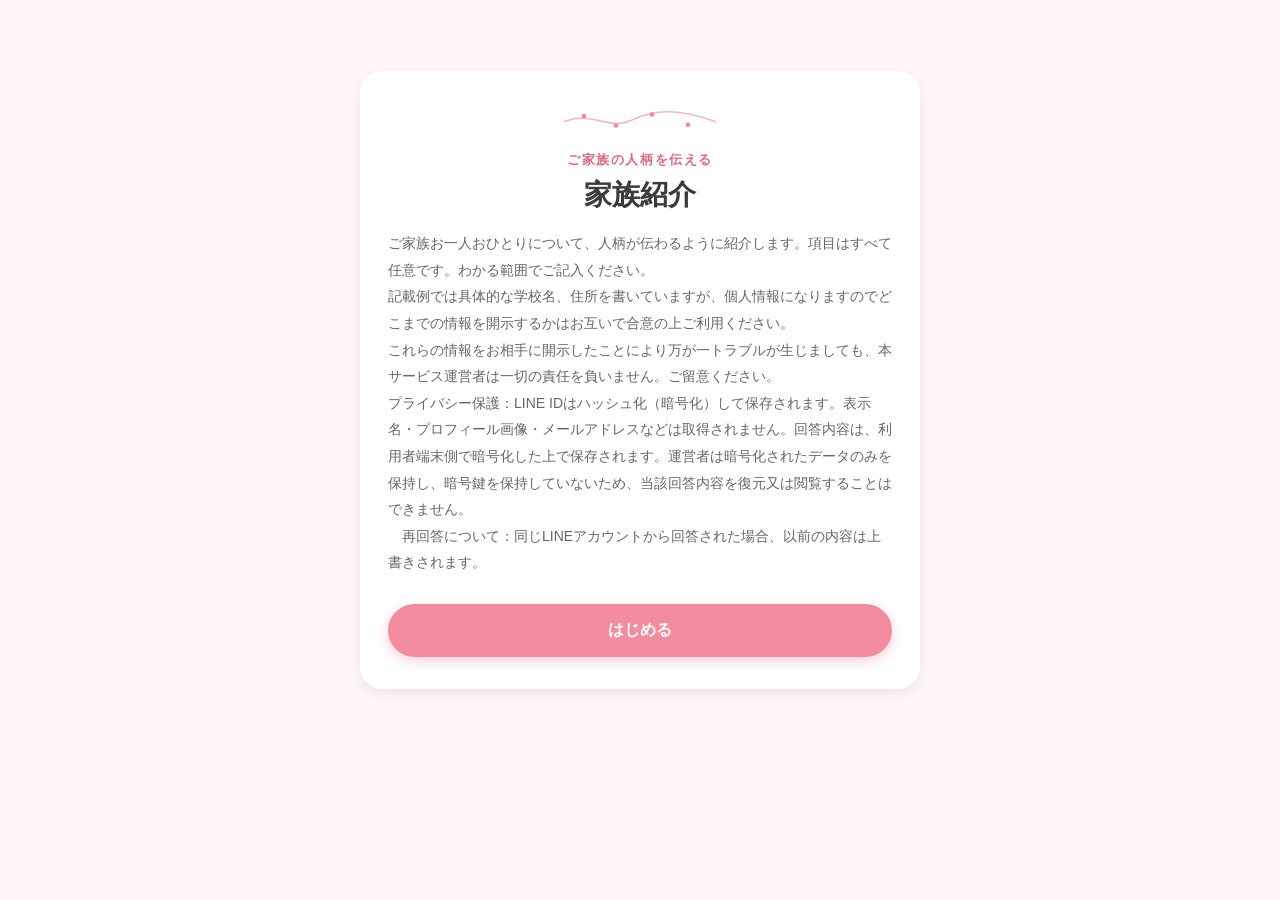
==== commit c251584d: "Update index.html" ====
--- a/index.html
+++ b/index.html
@@ -33,6 +33,8 @@
       <h1 class="top-title">家族紹介</h1>
       <p class="top-desc">
         ご家族お一人おひとりについて、人柄が伝わるように紹介します。項目はすべて任意です。わかる範囲でご記入ください。<br>
+        記載例では具体的な学校名、住所を書いていますが、個人情報になりますのでどこまでの情報を開示するかはお互いで合意の上ご利用ください。<br>
+        これらの情報をお相手に開示したことにより万が一トラブルが生じましても、本サービス運営者は一切の責任を負いません。ご留意ください。<br>
         プライバシー保護：LINE IDはハッシュ化（暗号化）して保存されます。表示名・プロフィール画像・メールアドレスなどは取得されません。回答内容は、利用者端末側で暗号化した上で保存されます。運営者は暗号化されたデータのみを保持し、暗号鍵を保持していないため、当該回答内容を復元又は閲覧することはできません。<br>
       　再回答について：同じLINEアカウントから回答された場合、以前の内容は上書きされます。
       </p>
@@ -57,7 +59,9 @@
       <div class="profile-card">
         <p class="profile-card-label">家族紹介について</p>
         <p class="field-hint family-intro-desc">
-          ご家族お一人おひとりについて、人柄が伝わるように紹介します。項目はすべて任意です。わかる範囲でご記入ください。
+          ご家族お一人おひとりについて、人柄が伝わるように紹介します。項目はすべて任意です。わかる範囲でご記入ください。<br>
+          記載例では具体的な学校名、住所を書いていますが、個人情報になりますのでどこまでの情報を開示するかはお互いで合意の上ご利用ください。<br>
+          これらの情報をお相手に開示したことにより万が一トラブルが生じましても、本サービス運営者は一切の責任を負いません。ご留意ください。
         </p>
       </div>
       <p class="drag-hint">カード左上の「▲▼」ボタンで、並び順を入れ替えられます。</p>
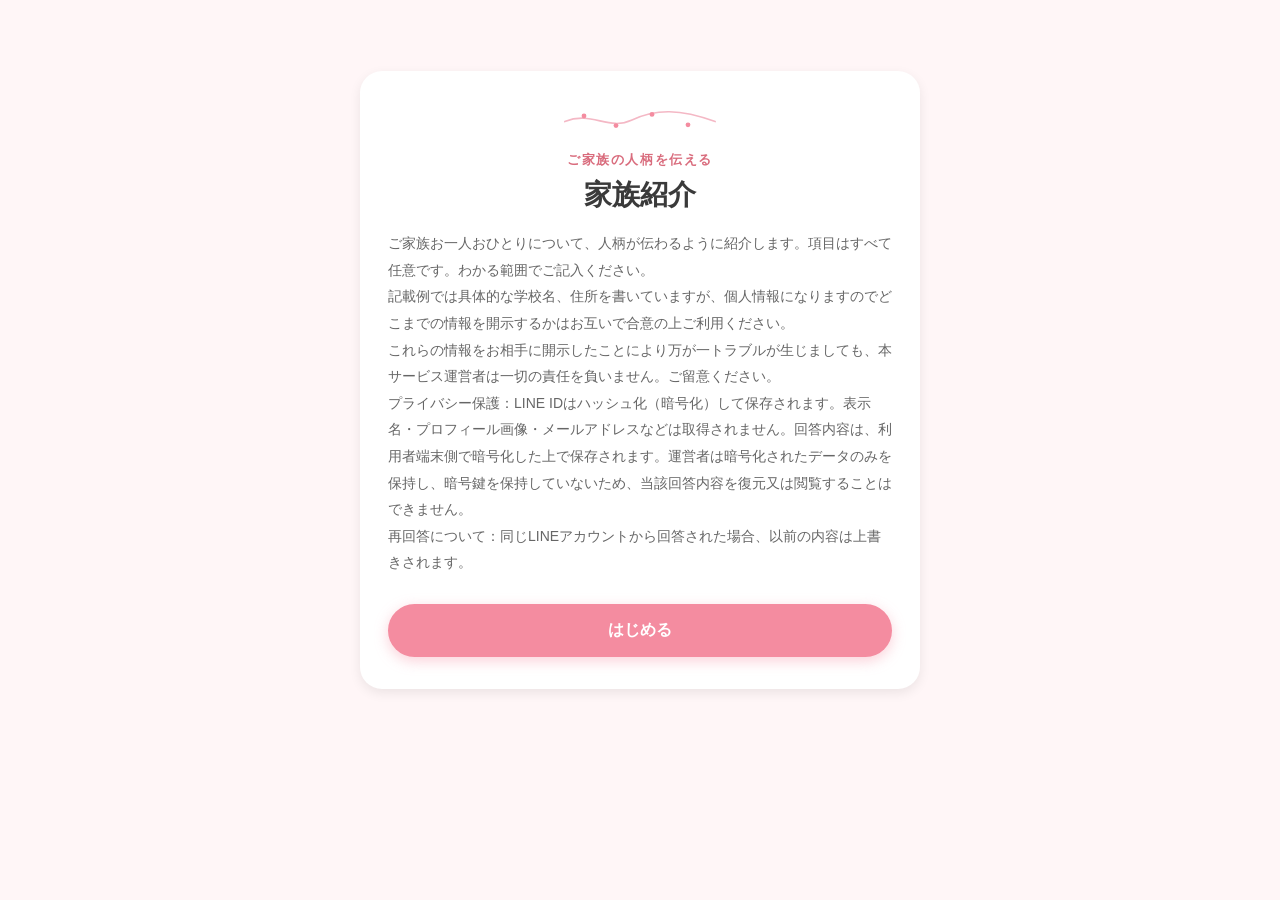
==== commit 20b3d4b7: "Update index.html" ====
--- a/index.html
+++ b/index.html
@@ -36,7 +36,7 @@
         記載例では具体的な学校名、住所を書いていますが、個人情報になりますのでどこまでの情報を開示するかはお互いで合意の上ご利用ください。<br>
         これらの情報をお相手に開示したことにより万が一トラブルが生じましても、本サービス運営者は一切の責任を負いません。ご留意ください。<br>
         プライバシー保護：LINE IDはハッシュ化（暗号化）して保存されます。表示名・プロフィール画像・メールアドレスなどは取得されません。回答内容は、利用者端末側で暗号化した上で保存されます。運営者は暗号化されたデータのみを保持し、暗号鍵を保持していないため、当該回答内容を復元又は閲覧することはできません。<br>
-      　再回答について：同じLINEアカウントから回答された場合、以前の内容は上書きされます。
+        再回答について：同じLINEアカウントから回答された場合、以前の内容は上書きされます。
       </p>
       <button id="startBtn" class="btn-primary" type="button">はじめる</button>
       <button id="resumeBtn" class="btn-ghost hidden" type="button">続きから作成する</button>
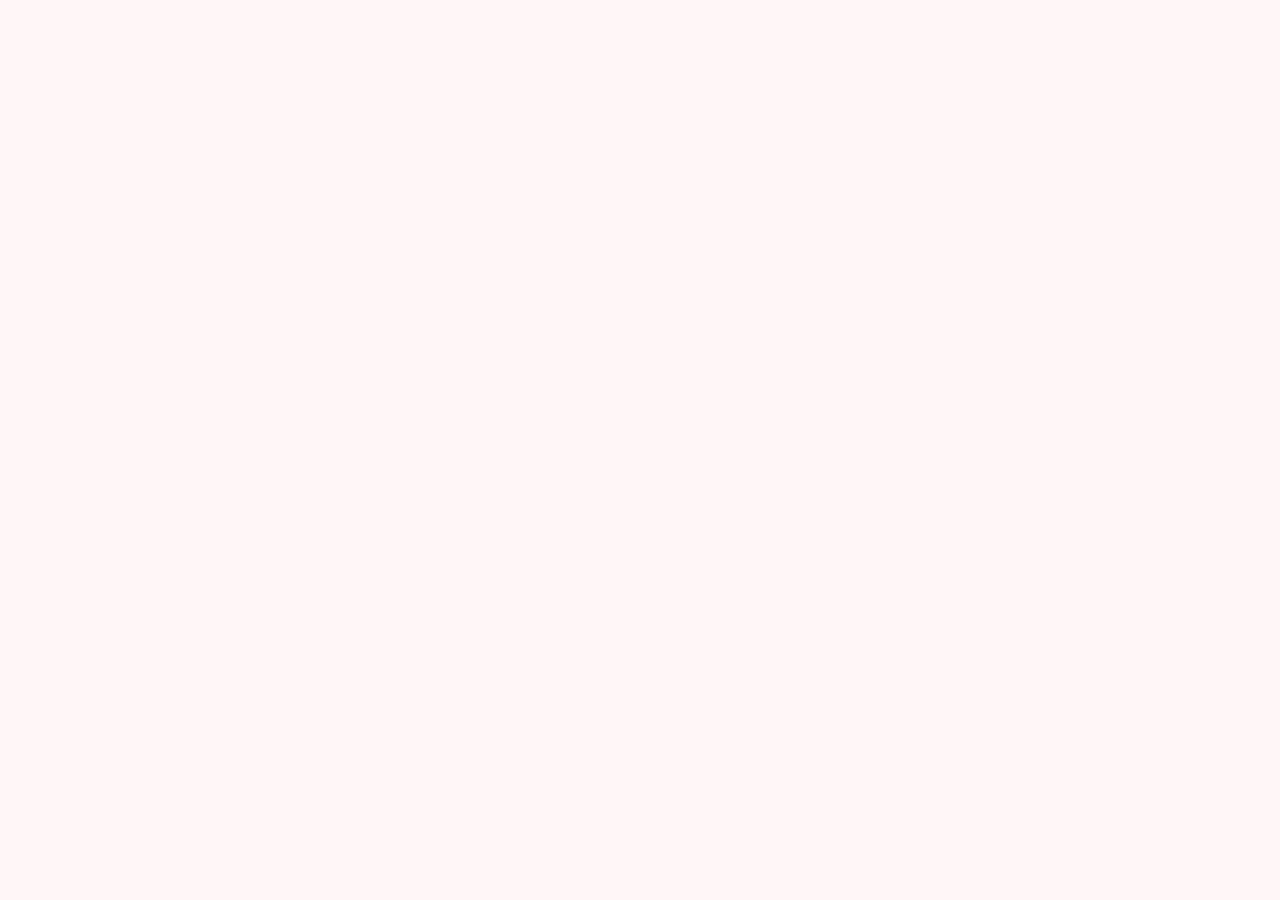
==== commit ebfb66a5: "Add files via upload" ====
--- a/index.html
+++ b/index.html
@@ -10,14 +10,26 @@
 </head>
 <body>
 
-<!-- 公開ビュー（共有リンクで開いたとき） -->
+<!-- 読み込み中／エラー表示（パートナー確認中など） -->
 <div id="publicView" class="public-view container"></div>
 
-<!-- スクショ抑止ウォーターマーク（共有リンクの閲覧者にのみ表示） -->
+<!-- パートナー未登録の場合に表示 -->
+<div id="partnerRequired" class="container cta-card" style="display:none">
+  <p class="cta-title">パートナー登録が必要です</p>
+  <p class="cta-text">
+    家族紹介は、真剣交際のパートナー登録が完了した方のみご利用いただけます。<br>
+    先にパートナー登録を済ませてください。
+  </p>
+  <a href="https://liff.line.me/2010312230-xUsYz0UB" class="btn-primary cta-btn" style="display:block; text-decoration:none; text-align:center;">
+    パートナー登録はこちら
+  </a>
+</div>
+
+<!-- スクショ抑止ウォーターマーク（お相手の家族紹介を閲覧中のみ表示） -->
 <div id="screenshotWatermark" aria-hidden="true"></div>
 
 <!-- アプリ本体 -->
-<div id="app" class="app-shell container">
+<div id="app" class="app-shell container" style="display:none">
 
   <!-- トップ画面 -->
   <section id="screen-top" class="screen screen-top">
@@ -73,6 +85,13 @@
     <div id="tab-preview" class="tab-panel hidden">
       <button id="sendBtn" class="btn-primary btn-block" type="button">送信する</button>
       <button id="backToInputBtn" class="btn-ghost btn-block" type="button">入力に戻って編集する</button>
+      <p id="ownSubmittedAt" class="save-status preview-submitted-at hidden"></p>
+
+      <div class="sub-switcher preview-person-switcher">
+        <button class="sub-switch-btn active" data-person="own" type="button">自分</button>
+        <button class="sub-switch-btn" data-person="partner" type="button" id="partnerTabBtn">お相手</button>
+      </div>
+
       <div id="previewContent"></div>
     </div>
 
@@ -80,7 +99,7 @@
     <div id="tab-settings" class="tab-panel hidden">
       <div class="settings-panel">
         <p class="settings-row-label">自動保存について</p>
-        <p class="settings-row-desc">入力・カード追加・カード削除・並び替えのたびに、この端末へ自動的に保存されます。</p>
+        <p class="settings-row-desc">入力・カード追加・カード削除・並び替えのたびに、この端末へ自動的に保存されます。「送信する」を押すまでは、この端末の中だけに保存され、お相手には届きません。</p>
         <button id="resetFamilyBtn" class="btn-danger" type="button">入力内容を削除して最初から作成する</button>
       </div>
     </div>
@@ -103,15 +122,6 @@
 
 </div>
 
-<!-- 共有モーダル -->
-<div id="shareModal" class="modal hidden">
-  <div class="modal-content">
-    <h3>共有</h3>
-    <input id="shareName" placeholder="お名前を入力してください（任意）">
-    <button id="shareBtn">共有する</button>
-  </div>
-</div>
-
 <!-- 家族カードテンプレート -->
 <template id="familyCardTemplate">
   <div class="life-card family-card">
--- a/style.css
+++ b/style.css
@@ -364,6 +364,23 @@
   padding:32px 20px; text-align:center; color:var(--ink-soft); font-size:14px;
 }
 
+/* ============================================================
+   プレビュー：自分／お相手 切替、送信日時表示
+   ============================================================ */
+.preview-submitted-at{
+  display:inline-flex; margin:0 0 14px; background:none; padding:0;
+  color:var(--ink-soft); font-size:12px;
+}
+.preview-person-switcher{ margin-bottom:16px; }
+.preview-person-switcher .sub-switch-btn:disabled{ opacity:.5; cursor:default; }
+
+.partner-refresh-btn{
+  display:block; width:100%; margin:14px 0 0; padding:12px;
+  border:1px solid var(--pink-border); border-radius:var(--radius-pill);
+  background:#fff; color:var(--ink-soft); font-size:13px; font-weight:600; cursor:pointer;
+}
+.partner-refresh-btn:active{ opacity:.8; }
+
 /********************************
  * 共有モーダル
  ********************************/
